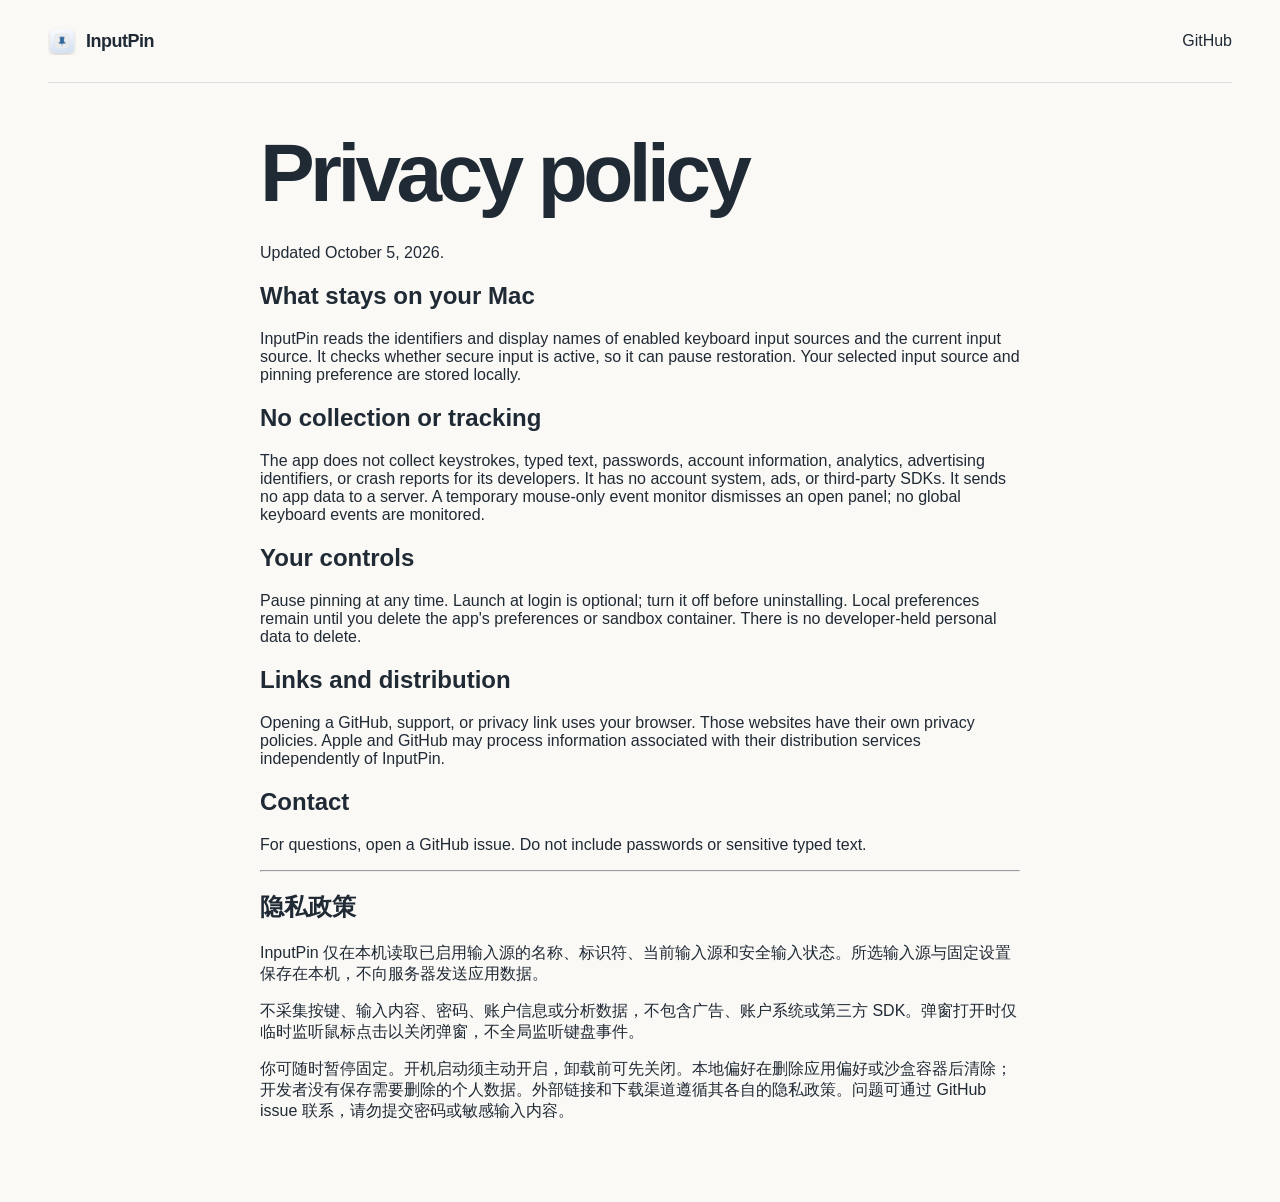
==== docs/privacy.html @ 35d7542d "Prepare reproducible sandbox probe and App Store readiness plan" ====
<!doctype html>
<html lang="en">
<head><meta charset="utf-8"><meta name="viewport" content="width=device-width,initial-scale=1"><title>InputPin · Privacy</title><link rel="stylesheet" href="style.css"></head>
<body>
  <header class="shell nav"><a class="brand" href="./"><img src="assets/icon.png" width="28" height="28" alt=""><span>InputPin</span></a><a href="https://github.com/KaylaONeal/InputPin">GitHub</a></header>
  <main class="shell" style="max-width:760px;padding-top:48px;padding-bottom:64px">
    <h1>Privacy policy</h1>
    <p>Updated October 5, 2026.</p>
    <h2>What stays on your Mac</h2>
    <p>InputPin reads the identifiers and display names of enabled keyboard input sources and the current input source. It checks whether secure input is active, so it can pause restoration. Your selected input source and pinning preference are stored locally.</p>
    <h2>No collection or tracking</h2>
    <p>The app does not collect keystrokes, typed text, passwords, account information, analytics, advertising identifiers, or crash reports for its developers. It has no account system, ads, or third-party SDKs. It sends no app data to a server. A temporary mouse-only event monitor dismisses an open panel; no global keyboard events are monitored.</p>
    <h2>Your controls</h2>
    <p>Pause pinning at any time. Launch at login is optional; turn it off before uninstalling. Local preferences remain until you delete the app's preferences or sandbox container. There is no developer-held personal data to delete.</p>
    <h2>Links and distribution</h2>
    <p>Opening a GitHub, support, or privacy link uses your browser. Those websites have their own privacy policies. Apple and GitHub may process information associated with their distribution services independently of InputPin.</p>
    <h2>Contact</h2>
    <p>For questions, <a href="https://github.com/KaylaONeal/InputPin/issues">open a GitHub issue</a>. Do not include passwords or sensitive typed text.</p>
    <hr>
    <section lang="zh-CN">
      <h2>隐私政策</h2>
      <p>InputPin 仅在本机读取已启用输入源的名称、标识符、当前输入源和安全输入状态。所选输入源与固定设置保存在本机，不向服务器发送应用数据。</p>
      <p>不采集按键、输入内容、密码、账户信息或分析数据，不包含广告、账户系统或第三方 SDK。弹窗打开时仅临时监听鼠标点击以关闭弹窗，不全局监听键盘事件。</p>
      <p>你可随时暂停固定。开机启动须主动开启，卸载前可先关闭。本地偏好在删除应用偏好或沙盒容器后清除；开发者没有保存需要删除的个人数据。外部链接和下载渠道遵循其各自的隐私政策。问题可通过 GitHub issue 联系，请勿提交密码或敏感输入内容。</p>
    </section>
  </main>
</body></html>
---- docs/style.css ----
:root{color-scheme:light dark;--bg:#faf9f6;--fg:#202a35;--muted:#66717c;--line:#dce0e1;--accent:#315c82;--surface:#eef0ee;--terminal:#f0f1ef;font-family:-apple-system,BlinkMacSystemFont,"Segoe UI",sans-serif}
*{box-sizing:border-box}html{scroll-behavior:smooth;scroll-padding-top:40px}body{margin:0;background:var(--bg);color:var(--fg);-webkit-font-smoothing:antialiased}a{color:inherit;text-decoration:none}button{font:inherit}a,button{touch-action:manipulation}a:focus-visible,button:focus-visible{outline:3px solid var(--accent);outline-offset:5px;border-radius:5px}.shell{max-width:1200px;width:calc(100% - 96px);margin:auto}.skip{position:fixed;top:12px;left:12px;padding:10px 16px;background:var(--fg);color:var(--bg);transform:translateY(-180%);z-index:2}.skip:focus{transform:none}.nav{display:flex;align-items:center;justify-content:space-between;padding:27px 0;border-bottom:1px solid var(--line)}.brand{display:flex;align-items:center;gap:10px;font-size:18px;font-weight:650;letter-spacing:-.5px}.brand img{object-fit:contain}.nav nav{display:flex;gap:30px;font-size:13px;color:var(--muted)}.nav .github{color:var(--fg)}.hero{display:grid;grid-template-columns:1.12fr 1fr;gap:76px;align-items:center;padding:86px 0 100px}.eyebrow{font-size:11px;font-weight:600;letter-spacing:1.5px;text-transform:uppercase;color:var(--muted);display:flex;align-items:center;gap:8px;margin:0 0 25px}.dot{width:6px;height:6px;border-radius:50%;background:var(--accent)}h1{font-size:clamp(52px,6.5vw,82px);line-height:1.03;letter-spacing:-4.6px;font-weight:600;margin:0 0 29px}h1 em{font-style:normal;color:var(--accent)}.intro{font-size:18px;line-height:1.65;max-width:440px;color:var(--muted);margin:0 0 31px}.actions{display:flex;align-items:center;gap:24px;flex-wrap:wrap}.button{display:inline-flex;align-items:center;justify-content:space-between;gap:30px;background:var(--fg);color:var(--bg);padding:16px 21px;border-radius:11px;font-size:14px;font-weight:600;transition:transform .18s}.button:hover{transform:translateY(-2px)}.text-link{font-size:13px;font-weight:550;text-decoration:underline;text-decoration-color:var(--line);text-underline-offset:6px}.meta{font-size:11px;color:var(--muted);margin-top:22px}.meta span{padding:0 6px}.product{margin:0;border-radius:22px;background:var(--surface);border:1px solid var(--line);padding:15px 20px 21px;position:relative}.desktop-line{display:flex;justify-content:space-between;padding:0 1px 13px;font-size:10px;color:var(--muted);border-bottom:1px solid var(--line)}.panel-wrap{max-width:336px;margin:26px auto 16px;border-radius:18px;overflow:hidden;box-shadow:0 22px 50px #10203013,0 2px 7px #1020300a;border:1px solid #ffffff66}.panel-wrap img{display:block;width:100%;height:auto}.product figcaption{font-size:9px;line-height:1.5;text-align:center;color:var(--muted)}.principles{display:grid;grid-template-columns:repeat(3,1fr);gap:54px;border-top:1px solid var(--line);padding:36px 0 85px}.index{font-size:10px;letter-spacing:1.5px;color:var(--muted)}.principles h2{font-size:20px;letter-spacing:-.6px;line-height:1.25;font-weight:550;margin:22px 0 12px}.principles p{font-size:14px;line-height:1.7;color:var(--muted);margin:0}.how{display:grid;grid-template-columns:1fr 1fr;gap:100px;padding:68px 0 86px;border-top:1px solid var(--line)}.how h2,.install h2,.open-source h2{font-size:44px;line-height:1.12;letter-spacing:-1.8px;font-weight:550;margin:0}.how ol{list-style:none;padding:0;margin:3px 0 0}.how li{display:flex;gap:20px;margin-bottom:27px}.how li:last-child{margin-bottom:0}.how li>span{flex:none;width:26px;height:26px;border-radius:50%;border:1px solid var(--line);display:grid;place-items:center;font-size:11px;color:var(--muted)}.how h3{font-size:16px;font-weight:550;letter-spacing:-.3px;margin:2px 0 8px}.how p{font-size:14px;line-height:1.65;color:var(--muted);max-width:400px;margin:0}.install{display:grid;grid-template-columns:1fr 1fr;gap:100px;border-top:1px solid var(--line);padding:75px 0}.install>div>p:not(.eyebrow){max-width:360px;font-size:14px;line-height:1.7;color:var(--muted);margin:24px 0}.terminal{padding:24px;border:1px solid var(--line);border-radius:18px;background:var(--terminal);align-self:center}.terminal-top{display:flex;justify-content:space-between;align-items:center;font-size:11px;color:var(--muted);margin-bottom:30px}.terminal button{background:transparent;border:1px solid var(--line);border-radius:6px;padding:6px 10px;color:var(--fg);font-size:10px;cursor:pointer}.terminal code{display:block;overflow-wrap:anywhere;font-family:ui-monospace,SFMono-Regular,Menlo,monospace;font-size:18px;line-height:1.9;color:var(--fg)}.terminal>p{font-size:11px;color:var(--muted);line-height:1.6;margin:24px 0 0}.terminal #copy-status{font-size:11px;min-height:15px;margin-top:8px;color:var(--accent)}.open-source{padding:75px 0 85px;border-top:1px solid var(--line);text-align:center}.open-source .eyebrow{justify-content:center}.open-source p:not(.eyebrow){max-width:465px;font-size:15px;line-height:1.8;color:var(--muted);margin:24px auto}footer{display:flex;align-items:center;justify-content:space-between;flex-wrap:wrap;border-top:1px solid var(--line);padding:30px 0 38px;gap:28px}footer>div{display:flex;gap:22px;font-size:11px;color:var(--muted)}footer small{flex-basis:100%;font-size:10px;color:var(--muted)}
@media(prefers-color-scheme:dark){:root{--bg:#151a1f;--fg:#e7ecf0;--muted:#a0abb5;--line:#343e46;--accent:#a6c6e5;--surface:#20282e;--terminal:#20272d}.panel-wrap{border-color:#ffffff13;box-shadow:0 22px 50px #00000030}.button{background:#dbe5ed;color:#18212a}}
@media(max-width:960px){.shell{width:calc(100% - 64px)}.hero{gap:36px;padding-top:64px}h1{font-size:65px;letter-spacing:-3px}.hero .intro{font-size:16px}.actions{gap:20px}.how,.install{gap:48px}.principles{gap:32px}}
@media(max-width:700px){.shell{width:calc(100% - 40px)}.nav{padding:22px 0}.nav nav{gap:20px}.nav nav a:first-child{display:none}.hero{grid-template-columns:1fr;gap:44px;padding:55px 0}.hero-copy{max-width:440px}h1{font-size:64px;letter-spacing:-3.8px}.intro{max-width:400px}.product{max-width:410px;width:100%;justify-self:center}.principles{grid-template-columns:1fr;gap:32px;padding:34px 0 55px}.principles h2{margin:12px 0 8px}.principles p{max-width:410px}.how,.install{grid-template-columns:1fr;gap:35px;padding:50px 0}.how h2,.install h2,.open-source h2{font-size:37px;letter-spacing:-1.4px}.how li{gap:16px}.terminal code{display:block;overflow-wrap:anywhere;font-size:16px}.open-source{padding:55px 0}footer>div{flex-wrap:wrap;gap:16px}}
@media(prefers-reduced-motion:reduce){html{scroll-behavior:auto}.button{transition:none}.button:hover{transform:none}}
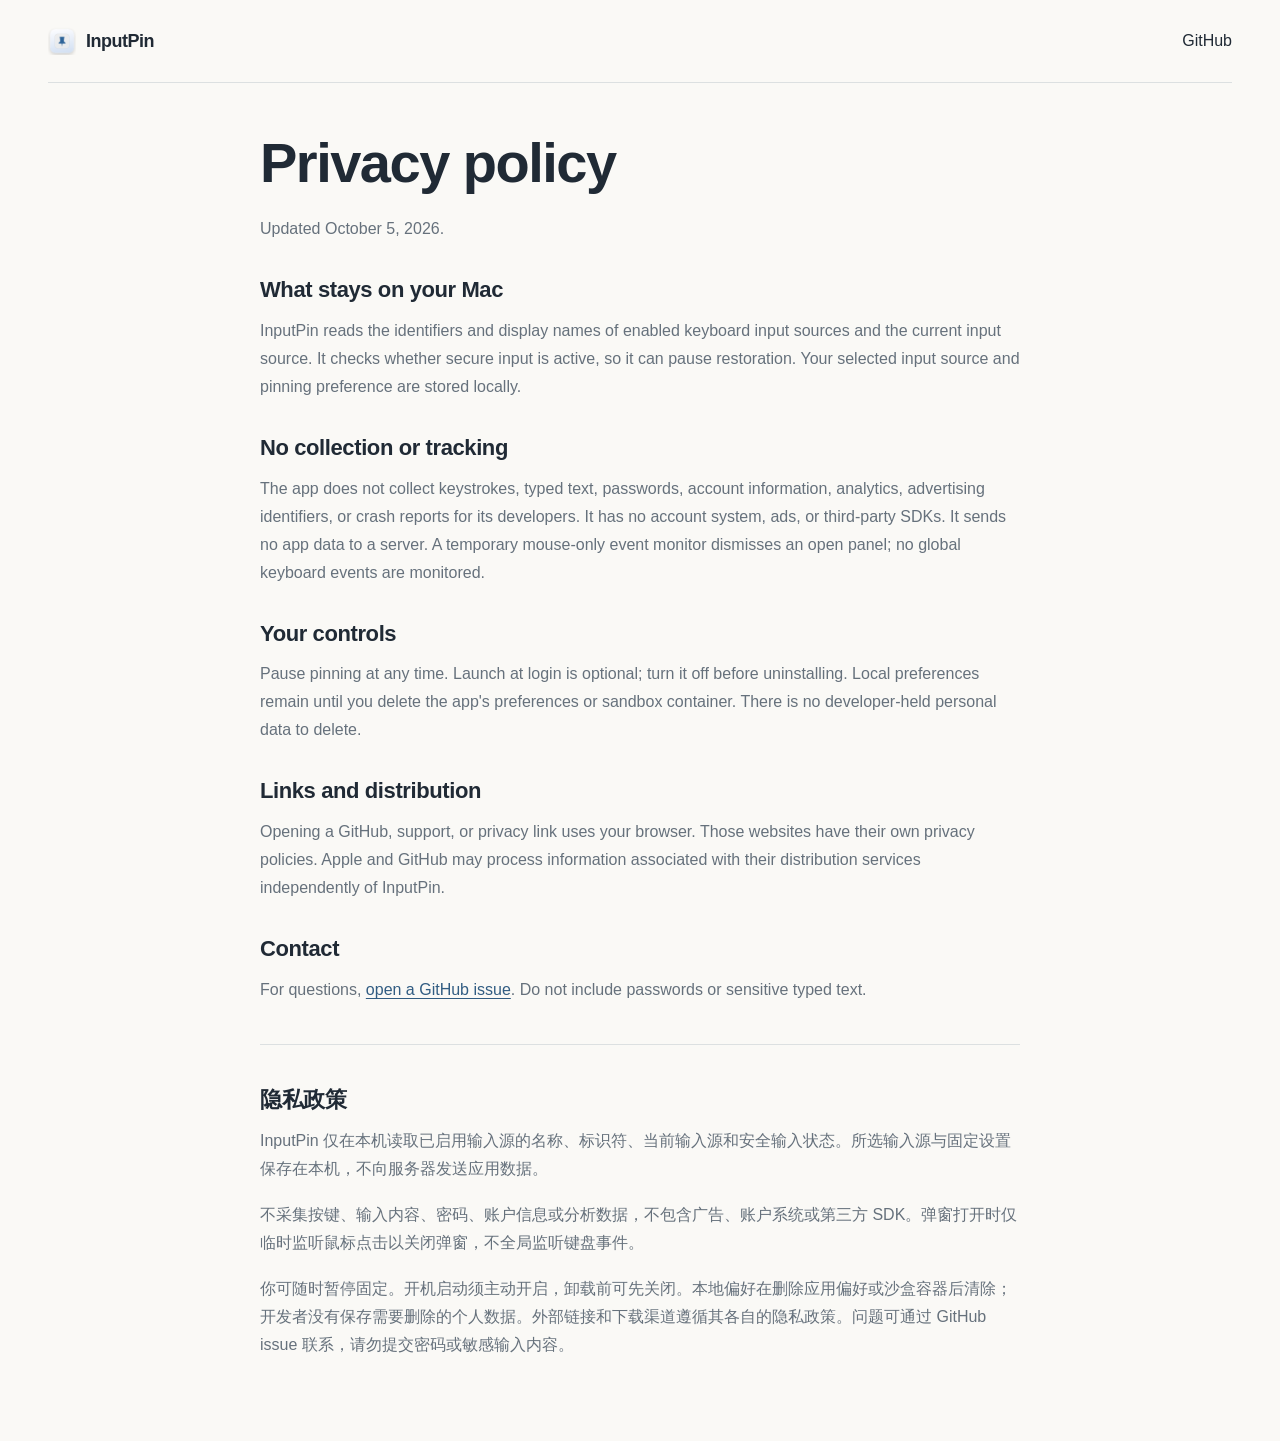
==== commit 3040dd0e: "Set readable typography for the privacy policy" ====
--- a/docs/privacy.html
+++ b/docs/privacy.html
@@ -1,9 +1,9 @@
 <!doctype html>
 <html lang="en">
-<head><meta charset="utf-8"><meta name="viewport" content="width=device-width,initial-scale=1"><title>InputPin · Privacy</title><link rel="stylesheet" href="style.css"></head>
+<head><meta charset="utf-8"><meta name="viewport" content="width=device-width,initial-scale=1"><title>InputPin · Privacy</title><link rel="stylesheet" href="style.css"><link rel="stylesheet" href="privacy.css"></head>
 <body>
   <header class="shell nav"><a class="brand" href="./"><img src="assets/icon.png" width="28" height="28" alt=""><span>InputPin</span></a><a href="https://github.com/KaylaONeal/InputPin">GitHub</a></header>
-  <main class="shell" style="max-width:760px;padding-top:48px;padding-bottom:64px">
+  <main class="shell policy">
     <h1>Privacy policy</h1>
     <p>Updated October 5, 2026.</p>
     <h2>What stays on your Mac</h2>
--- a/docs/privacy.css
+++ b/docs/privacy.css
@@ -0,0 +1,6 @@
+.policy{max-width:760px;padding:48px 0 64px}
+.policy h1{font-size:clamp(36px,5vw,56px);letter-spacing:-1.5px;line-height:1.15;margin-bottom:20px}
+.policy h2{font-size:22px;font-weight:600;letter-spacing:-.4px;line-height:1.35;margin:32px 0 12px}
+.policy p{font-size:16px;line-height:1.75;color:var(--muted);margin:0 0 18px}
+.policy a{text-decoration:underline;text-underline-offset:3px;color:var(--accent)}
+.policy hr{border:0;border-top:1px solid var(--line);margin:40px 0}
